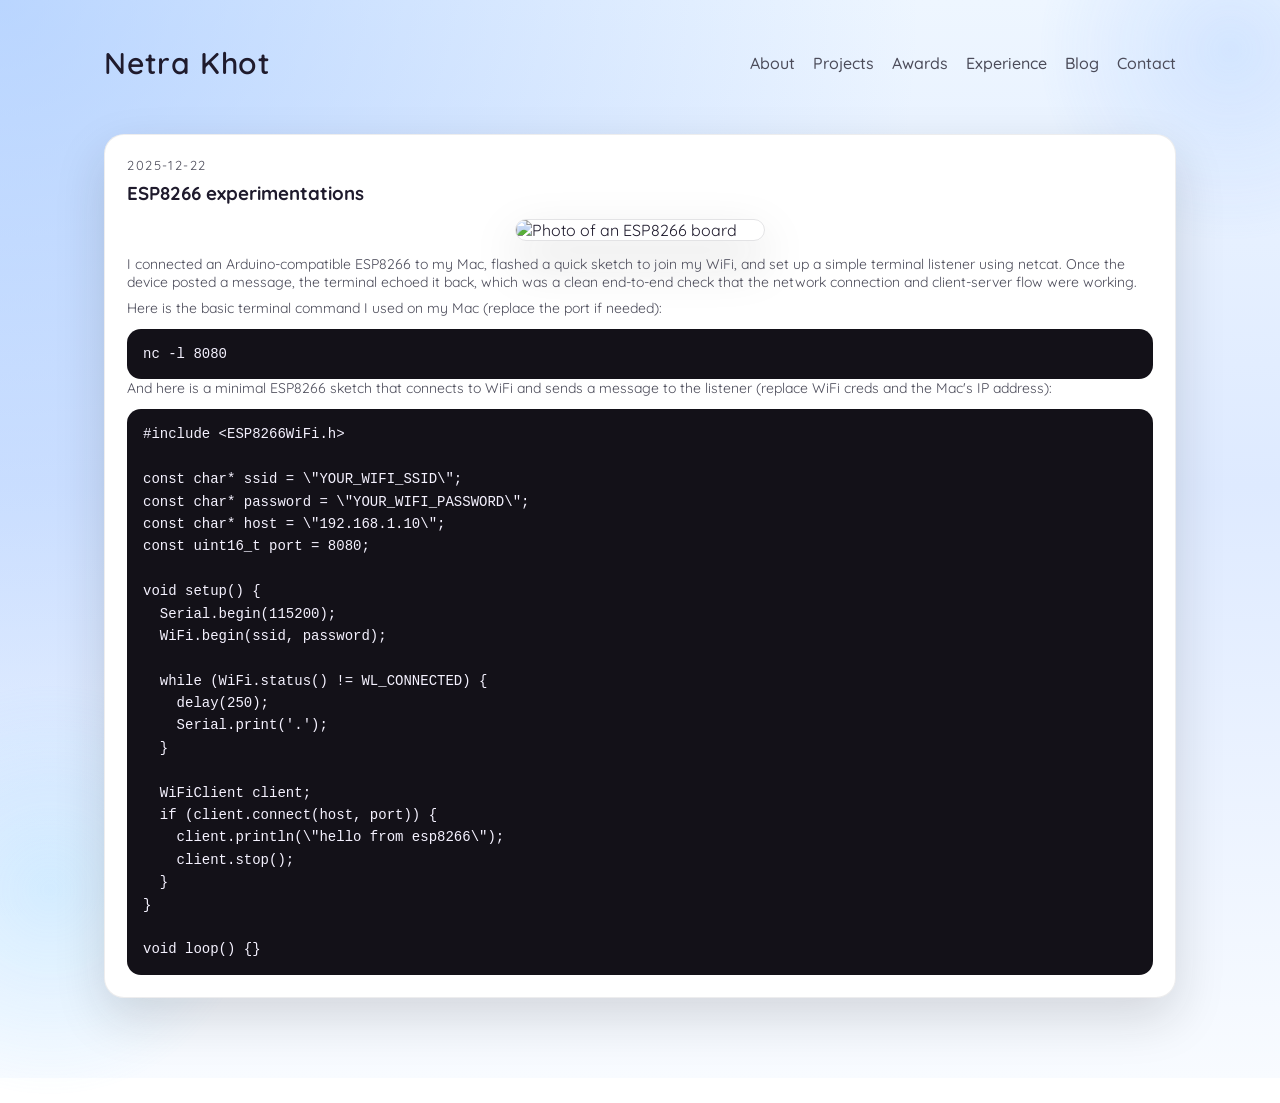
==== docs/blog.html @ fd07fc50 "Version 1" ====
<!DOCTYPE html>
<html lang="en">
<head>
  <meta charset="UTF-8">
  <meta name="viewport" content="width=device-width, initial-scale=1.0">
  <meta name="description" content="Netra Khot daily blog.">
  <title>Netra Khot | Daily Blog</title>
  <link rel="icon" type="image/svg+xml" href="data:image/svg+xml,%3Csvg xmlns='http://www.w3.org/2000/svg' width='16' height='16' viewBox='0 0 16 16'%3E%3Crect width='16' height='16' fill='%23000000'/%3E%3Ctext x='2' y='12' font-size='12' fill='%23ffffff'%3ENK%3C/text%3E%3C/svg%3E">
  <link rel="preconnect" href="https://fonts.googleapis.com">
  <link rel="preconnect" href="https://fonts.gstatic.com" crossorigin>
  <link href="https://fonts.googleapis.com/css2?family=Quicksand:wght@400;500;600&display=swap" rel="stylesheet">
  <link rel="stylesheet" href="css/styles.css">
</head>
<body>
  <div class="page">
    <nav class="top-nav">
      <div class="logo">Netra Khot</div>
      <div class="nav-links">
        <a href="index.html#about">About</a>
        <a href="index.html#projects">Projects</a>
        <a href="index.html#awards">Awards</a>
        <a href="index.html#experience">Experience</a>
        <a href="blog.html">Blog</a>
        <a href="index.html#contact">Contact</a>
      </div>
    </nav>

    <div class="blog-list">
      <article class="blog-card reveal" style="--delay: 0.1s;">
        <div>
          <p class="blog-date">2025-12-22</p>
          <h3>ESP8266 experimentations</h3>
          <img class="blog-image" src="https://support.envistiamall.com/wp-content/uploads/2020/12/wemos-d1-4-250.jpg" alt="Photo of an ESP8266 board">
          <p class="muted">I connected an Arduino-compatible ESP8266 to my Mac, flashed a quick sketch to join my WiFi, and set up a simple terminal listener using netcat. Once the device posted a message, the terminal echoed it back, which was a clean end-to-end check that the network connection and client-server flow were working.</p>
          <p class="muted">Here is the basic terminal command I used on my Mac (replace the port if needed):</p>
          <pre><code class="language-bash">nc -l 8080</code></pre>
          <p class="muted">And here is a minimal ESP8266 sketch that connects to WiFi and sends a message to the listener (replace WiFi creds and the Mac's IP address):</p>
          <pre><code class="language-cpp">#include &lt;ESP8266WiFi.h&gt;

const char* ssid = \"YOUR_WIFI_SSID\";
const char* password = \"YOUR_WIFI_PASSWORD\";
const char* host = \"192.168.1.10\";
const uint16_t port = 8080;

void setup() {
  Serial.begin(115200);
  WiFi.begin(ssid, password);

  while (WiFi.status() != WL_CONNECTED) {
    delay(250);
    Serial.print('.');
  }

  WiFiClient client;
  if (client.connect(host, port)) {
    client.println(\"hello from esp8266\");
    client.stop();
  }
}

void loop() {}
</code></pre>
        </div>
      </article>
    </div>
  </div>
</body>
</html>
---- docs/css/styles.css ----
:root {
  --cream: #f8f3ea;
  --peach: #f6cba0;
  --sky: #9bc4ff;
  --deep: #1f1b2d;
  --ink: #1a1a1a;
  --slate: #4c4c5a;
  --white: #ffffff;
  --shadow: 0 20px 50px rgba(26, 26, 26, 0.15);
}

* {
  box-sizing: border-box;
  margin: 0;
  padding: 0;
}

body {
  font-family: "Quicksand", "Trebuchet MS", sans-serif;
  background: radial-gradient(circle at top left, rgba(122, 174, 255, 0.45), transparent 55%),
    linear-gradient(180deg, #eef6ff 0%, #deeaff 45%, #f8fbff 100%);
  color: var(--deep);
  min-height: 100vh;
}

body::before,
body::after {
  content: "";
  position: fixed;
  width: 420px;
  height: 420px;
  border-radius: 50%;
  z-index: -1;
  filter: blur(0px);
  opacity: 0.3;
}

body::before {
  top: -160px;
  right: -160px;
  background: radial-gradient(circle, rgba(122, 174, 255, 0.7), transparent 65%);
}

body::after {
  bottom: -200px;
  left: -160px;
  background: radial-gradient(circle, rgba(112, 204, 255, 0.7), transparent 70%);
}

.page {
  max-width: 1120px;
  margin: 0 auto;
  padding: 32px 24px 80px;
}

.top-nav {
  display: flex;
  align-items: center;
  justify-content: space-between;
  margin-bottom: 40px;
  padding: 12px 0;
}

.logo {
  font-family: "Quicksand", "Trebuchet MS", sans-serif;
  font-size: 30px;
  font-weight: 600;
  letter-spacing: 0.8px;
}

.nav-links {
  display: flex;
  gap: 18px;
  flex-wrap: wrap;
}

.nav-links a {
  color: var(--slate);
  text-decoration: none;
  font-weight: 500;
  transition: color 0.2s ease;
}

.nav-links a:hover {
  color: var(--deep);
}

.hero {
  display: grid;
  grid-template-columns: minmax(0, 1.1fr) minmax(0, 0.9fr);
  gap: 32px;
  align-items: center;
  margin-bottom: 64px;
}

.hero-content h1 {
  font-family: "Quicksand", "Trebuchet MS", sans-serif;
  font-size: clamp(2.5rem, 4vw, 3.4rem);
  margin: 16px 0 12px;
  color: var(--deep);
}

.eyebrow {
  text-transform: uppercase;
  letter-spacing: 2px;
  font-size: 12px;
  color: var(--slate);
}

.subtitle {
  font-size: 18px;
  line-height: 1.6;
  color: var(--slate);
  margin-bottom: 24px;
}

.hero-actions {
  display: flex;
  gap: 12px;
  flex-wrap: wrap;
}

.button {
  display: inline-flex;
  align-items: center;
  justify-content: center;
  border-radius: 999px;
  padding: 12px 22px;
  text-decoration: none;
  font-weight: 600;
  border: 1px solid transparent;
  transition: transform 0.2s ease, box-shadow 0.2s ease;
}

.button.primary {
  background: var(--deep);
  color: var(--white);
  box-shadow: var(--shadow);
}

.button.ghost {
  border-color: rgba(31, 27, 45, 0.2);
  color: var(--deep);
  background: rgba(255, 255, 255, 0.6);
}

.button:hover {
  transform: translateY(-2px);
}

.hero-card {
  background: var(--white);
  border-radius: 28px;
  padding: 24px;
  box-shadow: var(--shadow);
  border: 1px solid rgba(31, 27, 45, 0.08);
}

.hero-card-title {
  font-weight: 600;
  margin-bottom: 16px;
  color: var(--slate);
}

.hero-card-grid {
  display: grid;
  grid-template-columns: repeat(2, minmax(0, 1fr));
  gap: 12px 20px;
}

.label {
  font-size: 12px;
  text-transform: uppercase;
  letter-spacing: 1.2px;
  color: var(--slate);
  margin-bottom: 6px;
}

.section {
  margin-bottom: 72px;
}

.section-header {
  margin-bottom: 24px;
}

.section-kicker {
  text-transform: uppercase;
  letter-spacing: 2px;
  font-size: 12px;
  color: var(--slate);
  margin-bottom: 6px;
}

.section-header h2 {
  font-family: "Quicksand", "Trebuchet MS", sans-serif;
  font-size: clamp(2rem, 3vw, 2.6rem);
}

.section-body {
  font-size: 18px;
  line-height: 1.7;
  color: var(--slate);
  max-width: 820px;
}

.grid-2 {
  display: grid;
  grid-template-columns: repeat(2, minmax(0, 1fr));
  gap: 24px;
}

.projects-grid {
  grid-template-columns: 1fr;
}

.media-card {
  background: var(--white);
  border-radius: 24px;
  padding: 18px;
  display: grid;
  grid-template-columns: 120px minmax(0, 1fr);
  gap: 18px;
  align-items: center;
  box-shadow: var(--shadow);
  border: 1px solid rgba(31, 27, 45, 0.08);
}

.media-card img {
  width: 120px;
  height: 120px;
  border-radius: 18px;
  object-fit: cover;
  border: 1px solid rgba(31, 27, 45, 0.1);
  background: #fdf9f3;
}

.media-card h3 {
  margin-bottom: 8px;
  font-size: 20px;
}

.media-card p {
  color: var(--slate);
  line-height: 1.5;
}

.tags {
  display: flex;
  flex-wrap: wrap;
  gap: 8px;
  margin-top: 12px;
}

.tag {
  padding: 6px 12px;
  border-radius: 999px;
  background: rgba(31, 27, 45, 0.08);
  font-size: 12px;
  font-weight: 600;
  color: var(--deep);
}

.experience-grid {
  display: grid;
  grid-template-columns: repeat(2, minmax(0, 1fr));
  gap: 24px;
}

.experience-card {
  background: var(--white);
  border-radius: 24px;
  padding: 20px;
  display: grid;
  grid-template-columns: 92px minmax(0, 1fr);
  gap: 16px;
  align-items: center;
  box-shadow: var(--shadow);
  border: 1px solid rgba(31, 27, 45, 0.08);
}

.experience-card img {
  width: 92px;
  height: 92px;
  border-radius: 20px;
  object-fit: cover;
  background: #fdf9f3;
  border: 1px solid rgba(31, 27, 45, 0.1);
}

.experience-card h3 {
  margin-bottom: 6px;
}

.muted {
  color: var(--slate);
  font-size: 14px;
  margin-bottom: 8px;
}

.contact {
  display: flex;
  justify-content: center;
}

.contact-card {
  background: var(--deep);
  color: var(--white);
  padding: 36px;
  border-radius: 28px;
  max-width: 760px;
  text-align: center;
  box-shadow: var(--shadow);
}

.contact-card p {
  color: rgba(255, 255, 255, 0.8);
  margin: 12px 0 20px;
}

.blog-hero {
  background: var(--white);
  border-radius: 28px;
  padding: 32px;
  box-shadow: var(--shadow);
  border: 1px solid rgba(31, 27, 45, 0.08);
  margin-bottom: 48px;
}

.blog-list {
  display: grid;
  gap: 20px;
}

.blog-card {
  background: var(--white);
  border-radius: 20px;
  padding: 22px;
  border: 1px solid rgba(31, 27, 45, 0.08);
  box-shadow: var(--shadow);
}

.blog-date {
  font-size: 13px;
  text-transform: uppercase;
  letter-spacing: 1.6px;
  color: var(--slate);
  margin-bottom: 8px;
}

.blog-card pre {
  background: #131118;
  color: #f5f2ff;
  border-radius: 14px;
  padding: 14px 16px;
  font-size: 14px;
  line-height: 1.6;
  overflow-x: auto;
  margin-top: 12px;
}

.blog-card code {
  font-family: "Courier New", Courier, monospace;
}

.blog-image {
  width: 250px;
  height: auto;
  border-radius: 18px;
  margin: 14px auto;
  border: 1px solid rgba(31, 27, 45, 0.12);
  box-shadow: var(--shadow);
  display: block;
}

.reveal {
  opacity: 0;
  transform: translateY(12px);
  animation: fadeUp 0.8s ease forwards;
  animation-delay: var(--delay, 0s);
}

@keyframes fadeUp {
  from {
    opacity: 0;
    transform: translateY(12px);
  }
  to {
    opacity: 1;
    transform: translateY(0);
  }
}

@media (max-width: 960px) {
  .hero {
    grid-template-columns: 1fr;
  }

  .grid-2,
  .experience-grid {
    grid-template-columns: 1fr;
  }
}

@media (max-width: 640px) {
  .top-nav {
    flex-direction: column;
    align-items: flex-start;
    gap: 12px;
  }

  .nav-links {
    gap: 12px;
  }

  .media-card,
  .experience-card {
    grid-template-columns: 1fr;
  }

  .media-card img,
  .experience-card img {
    width: 100%;
    height: 180px;
  }

  .hero-card-grid {
    grid-template-columns: 1fr;
  }
}
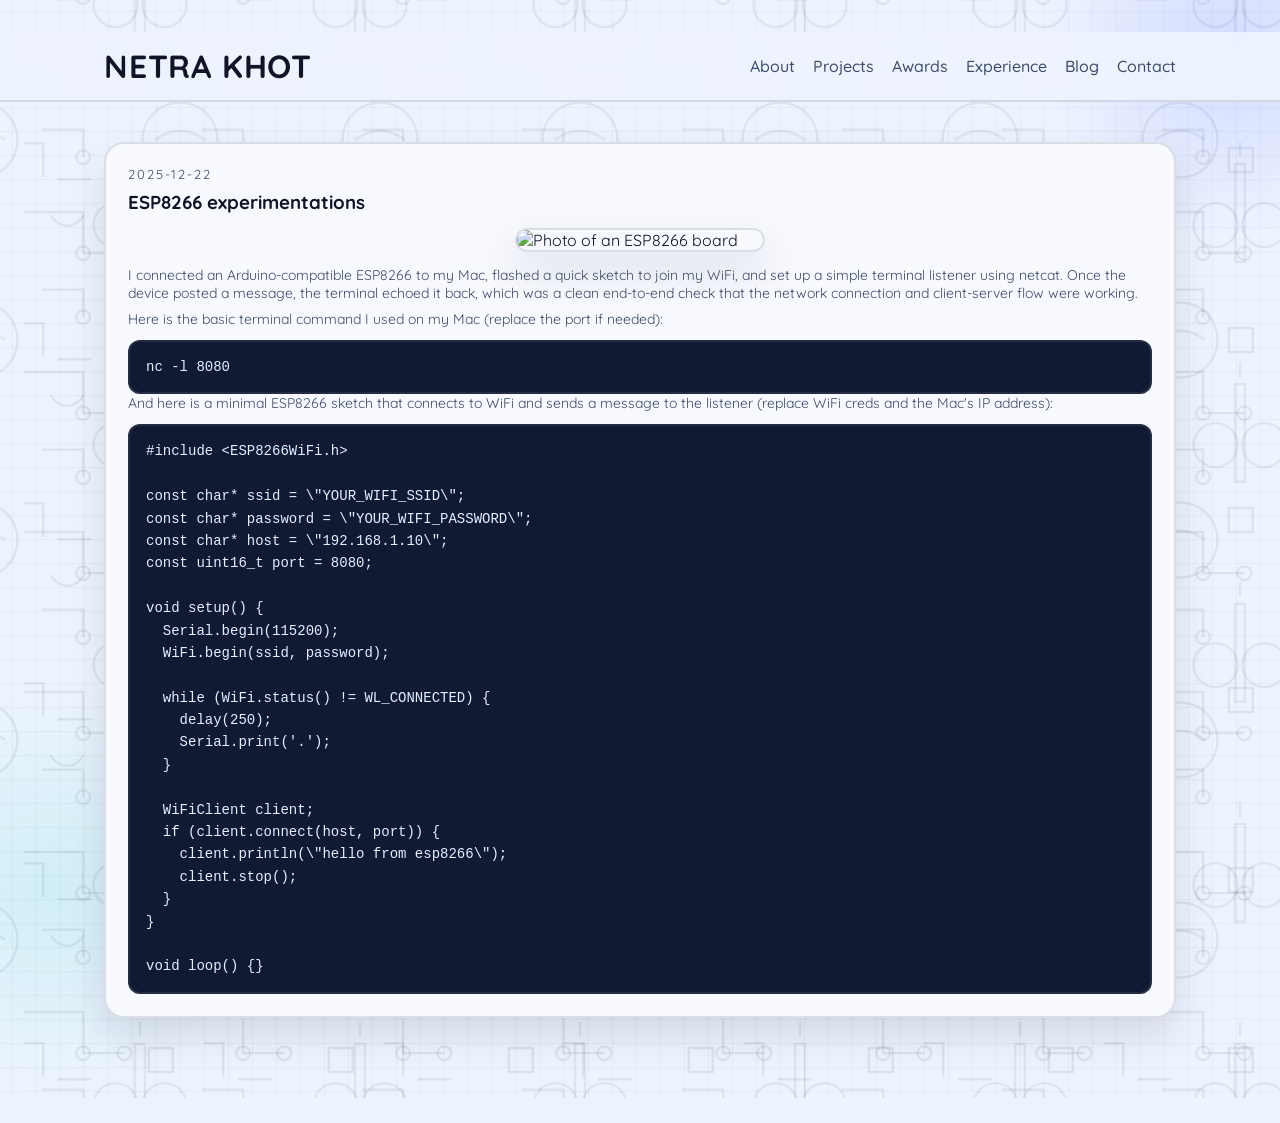
==== commit 860ea34f: "Version 2" ====
--- a/docs/blog.html
+++ b/docs/blog.html
@@ -14,14 +14,16 @@
 <body>
   <div class="page">
     <nav class="top-nav">
-      <div class="logo">Netra Khot</div>
-      <div class="nav-links">
-        <a href="index.html#about">About</a>
-        <a href="index.html#projects">Projects</a>
-        <a href="index.html#awards">Awards</a>
-        <a href="index.html#experience">Experience</a>
-        <a href="blog.html">Blog</a>
-        <a href="index.html#contact">Contact</a>
+      <div class="top-nav-inner">
+        <div class="logo"><a href="index.html">Netra Khot</a></div>
+        <div class="nav-links">
+          <a href="index.html#about">About</a>
+          <a href="index.html#projects">Projects</a>
+          <a href="index.html#awards">Awards</a>
+          <a href="index.html#experience">Experience</a>
+          <a href="blog.html">Blog</a>
+          <a href="index.html#contact">Contact</a>
+        </div>
       </div>
     </nav>
 
--- a/docs/css/styles.css
+++ b/docs/css/styles.css
@@ -1,12 +1,15 @@
 :root {
-  --cream: #f8f3ea;
-  --peach: #f6cba0;
-  --sky: #9bc4ff;
-  --deep: #1f1b2d;
-  --ink: #1a1a1a;
-  --slate: #4c4c5a;
+  --bg: #eef4ff;
+  --panel: #f7f9ff;
+  --accent: #3d5afe;
+  --accent-strong: #1a2b6b;
+  --accent-soft: #b1c6ff;
+  --signal: #2dd4bf;
+  --ink: #101426;
+  --slate: #3f4c6b;
   --white: #ffffff;
-  --shadow: 0 20px 50px rgba(26, 26, 26, 0.15);
+  --shadow: 0 18px 40px rgba(16, 20, 38, 0.12);
+  --line: rgba(16, 20, 38, 0.12);
 }
 
 * {
@@ -17,9 +20,17 @@
 
 body {
   font-family: "Quicksand", "Trebuchet MS", sans-serif;
-  background: radial-gradient(circle at top left, rgba(122, 174, 255, 0.45), transparent 55%),
-    linear-gradient(180deg, #eef6ff 0%, #deeaff 45%, #f8fbff 100%);
-  color: var(--deep);
+  background-color: var(--bg);
+  background-image:
+    url("data:image/svg+xml,%3Csvg xmlns='http://www.w3.org/2000/svg' width='140' height='140' viewBox='0 0 140 140' fill='none' stroke='%23101426' stroke-opacity='0.08' stroke-width='2'%3E%3Cpath d='M12 28h52v36h36'/%3E%3Cpath d='M28 96h36v24'/%3E%3Ccircle cx='64' cy='64' r='6'/%3E%3Ccircle cx='100' cy='64' r='6'/%3E%3Ccircle cx='64' cy='120' r='6'/%3E%3C/svg%3E"),
+    url("data:image/svg+xml,%3Csvg xmlns='http://www.w3.org/2000/svg' width='160' height='160' viewBox='0 0 160 160' fill='none' stroke='%23101426' stroke-opacity='0.07' stroke-width='2'%3E%3Ccircle cx='80' cy='80' r='30'/%3E%3Cpath d='M60 80c12-10 28-10 40 0'/%3E%3C/svg%3E"),
+    url("data:image/svg+xml,%3Csvg xmlns='http://www.w3.org/2000/svg' width='180' height='180' viewBox='0 0 180 180' fill='none' stroke='%23101426' stroke-opacity='0.07' stroke-width='2'%3E%3Ccircle cx='70' cy='86' r='18'/%3E%3Ccircle cx='110' cy='86' r='18'/%3E%3Crect x='86' y='36' width='8' height='80'/%3E%3Cpath d='M90 30v-12'/%3E%3C/svg%3E"),
+    url("data:image/svg+xml,%3Csvg xmlns='http://www.w3.org/2000/svg' width='150' height='150' viewBox='0 0 150 150' fill='none' stroke='%23101426' stroke-opacity='0.08' stroke-width='2'%3E%3Cpath d='M24 40h20v20H24z'/%3E%3Cpath d='M70 36h16v28'/%3E%3Cpath d='M98 66h28'/%3E%3Cpath d='M92 96c8 12 20 12 28 0'/%3E%3C/svg%3E"),
+    linear-gradient(0deg, transparent 24%, rgba(16, 20, 38, 0.04) 25%, rgba(16, 20, 38, 0.04) 26%, transparent 27%, transparent 74%, rgba(16, 20, 38, 0.04) 75%, rgba(16, 20, 38, 0.04) 76%, transparent 77%, transparent),
+    linear-gradient(90deg, transparent 24%, rgba(16, 20, 38, 0.04) 25%, rgba(16, 20, 38, 0.04) 26%, transparent 27%, transparent 74%, rgba(16, 20, 38, 0.04) 75%, rgba(16, 20, 38, 0.04) 76%, transparent 77%, transparent);
+  background-size: 160px 160px, 200px 200px, 220px 220px, 180px 180px, 48px 48px, 48px 48px;
+  background-position: 10px 20px, 80px 40px, 30px 120px, 120px 100px, 0 0, 0 0;
+  color: var(--ink);
   min-height: 100vh;
 }
 
@@ -29,7 +40,7 @@
   position: fixed;
   width: 420px;
   height: 420px;
-  border-radius: 50%;
+  border-radius: 24%;
   z-index: -1;
   filter: blur(0px);
   opacity: 0.3;
@@ -38,13 +49,13 @@
 body::before {
   top: -160px;
   right: -160px;
-  background: radial-gradient(circle, rgba(122, 174, 255, 0.7), transparent 65%);
+  background: radial-gradient(circle, rgba(61, 90, 254, 0.5), transparent 65%);
 }
 
 body::after {
   bottom: -200px;
   left: -160px;
-  background: radial-gradient(circle, rgba(112, 204, 255, 0.7), transparent 70%);
+  background: radial-gradient(circle, rgba(45, 212, 191, 0.5), transparent 70%);
 }
 
 .page {
@@ -54,18 +65,38 @@
 }
 
 .top-nav {
+  margin-bottom: 40px;
+  padding: 0;
+  position: sticky;
+  top: 0;
+  z-index: 10;
+  background: rgba(238, 244, 255, 0.92);
+  backdrop-filter: blur(8px);
+  border-bottom: 2px solid var(--line);
+  width: 100vw;
+  margin-left: calc(50% - 50vw);
+}
+
+.top-nav-inner {
   display: flex;
   align-items: center;
   justify-content: space-between;
-  margin-bottom: 40px;
-  padding: 12px 0;
+  max-width: 1120px;
+  margin: 0 auto;
+  padding: 14px 24px;
 }
 
 .logo {
   font-family: "Quicksand", "Trebuchet MS", sans-serif;
-  font-size: 30px;
-  font-weight: 600;
+  font-size: 32px;
+  font-weight: 700;
   letter-spacing: 0.8px;
+  text-transform: uppercase;
+}
+
+.logo a {
+  color: var(--ink);
+  text-decoration: none;
 }
 
 .nav-links {
@@ -82,7 +113,7 @@
 }
 
 .nav-links a:hover {
-  color: var(--deep);
+  color: var(--ink);
 }
 
 .hero {
@@ -95,15 +126,17 @@
 
 .hero-content h1 {
   font-family: "Quicksand", "Trebuchet MS", sans-serif;
-  font-size: clamp(2.5rem, 4vw, 3.4rem);
-  margin: 16px 0 12px;
-  color: var(--deep);
+  font-size: clamp(2.6rem, 4.5vw, 3.8rem);
+  margin: 16px 0 16px;
+  color: var(--ink);
+  text-transform: uppercase;
+  letter-spacing: 1px;
 }
 
 .eyebrow {
   text-transform: uppercase;
-  letter-spacing: 2px;
-  font-size: 12px;
+  letter-spacing: 3px;
+  font-size: 11px;
   color: var(--slate);
 }
 
@@ -124,8 +157,8 @@
   display: inline-flex;
   align-items: center;
   justify-content: center;
-  border-radius: 999px;
-  padding: 12px 22px;
+  border-radius: 12px;
+  padding: 12px 24px;
   text-decoration: none;
   font-weight: 600;
   border: 1px solid transparent;
@@ -133,15 +166,16 @@
 }
 
 .button.primary {
-  background: var(--deep);
+  background: var(--accent);
   color: var(--white);
   box-shadow: var(--shadow);
+  border: 2px solid var(--accent-strong);
 }
 
 .button.ghost {
-  border-color: rgba(31, 27, 45, 0.2);
-  color: var(--deep);
-  background: rgba(255, 255, 255, 0.6);
+  border-color: var(--line);
+  color: var(--ink);
+  background: var(--panel);
 }
 
 .button:hover {
@@ -149,17 +183,20 @@
 }
 
 .hero-card {
-  background: var(--white);
-  border-radius: 28px;
+  background: var(--panel);
+  border-radius: 20px;
   padding: 24px;
   box-shadow: var(--shadow);
-  border: 1px solid rgba(31, 27, 45, 0.08);
+  border: 2px solid var(--line);
 }
 
 .hero-card-title {
   font-weight: 600;
   margin-bottom: 16px;
   color: var(--slate);
+  text-transform: uppercase;
+  letter-spacing: 1.6px;
+  font-size: 12px;
 }
 
 .hero-card-grid {
@@ -169,9 +206,9 @@
 }
 
 .label {
-  font-size: 12px;
-  text-transform: uppercase;
-  letter-spacing: 1.2px;
+  font-size: 11px;
+  text-transform: uppercase;
+  letter-spacing: 1.8px;
   color: var(--slate);
   margin-bottom: 6px;
 }
@@ -194,7 +231,9 @@
 
 .section-header h2 {
   font-family: "Quicksand", "Trebuchet MS", sans-serif;
-  font-size: clamp(2rem, 3vw, 2.6rem);
+  font-size: clamp(2rem, 3.2vw, 2.7rem);
+  text-transform: uppercase;
+  letter-spacing: 1px;
 }
 
 .section-body {
@@ -215,24 +254,24 @@
 }
 
 .media-card {
-  background: var(--white);
-  border-radius: 24px;
+  background: var(--panel);
+  border-radius: 20px;
   padding: 18px;
   display: grid;
   grid-template-columns: 120px minmax(0, 1fr);
   gap: 18px;
   align-items: center;
   box-shadow: var(--shadow);
-  border: 1px solid rgba(31, 27, 45, 0.08);
+  border: 2px solid var(--line);
 }
 
 .media-card img {
   width: 120px;
   height: 120px;
-  border-radius: 18px;
+  border-radius: 12px;
   object-fit: cover;
-  border: 1px solid rgba(31, 27, 45, 0.1);
-  background: #fdf9f3;
+  border: 2px solid var(--line);
+  background: #eff4ff;
 }
 
 .media-card h3 {
@@ -254,11 +293,13 @@
 
 .tag {
   padding: 6px 12px;
-  border-radius: 999px;
-  background: rgba(31, 27, 45, 0.08);
-  font-size: 12px;
+  border-radius: 10px;
+  background: rgba(61, 90, 254, 0.12);
+  font-size: 11px;
   font-weight: 600;
-  color: var(--deep);
+  color: var(--accent-strong);
+  text-transform: uppercase;
+  letter-spacing: 1.2px;
 }
 
 .experience-grid {
@@ -268,24 +309,24 @@
 }
 
 .experience-card {
-  background: var(--white);
-  border-radius: 24px;
+  background: var(--panel);
+  border-radius: 20px;
   padding: 20px;
   display: grid;
   grid-template-columns: 92px minmax(0, 1fr);
   gap: 16px;
   align-items: center;
   box-shadow: var(--shadow);
-  border: 1px solid rgba(31, 27, 45, 0.08);
+  border: 2px solid var(--line);
 }
 
 .experience-card img {
   width: 92px;
   height: 92px;
-  border-radius: 20px;
+  border-radius: 14px;
   object-fit: cover;
-  background: #fdf9f3;
-  border: 1px solid rgba(31, 27, 45, 0.1);
+  background: #eff4ff;
+  border: 2px solid var(--line);
 }
 
 .experience-card h3 {
@@ -304,13 +345,14 @@
 }
 
 .contact-card {
-  background: var(--deep);
+  background: var(--accent-strong);
   color: var(--white);
   padding: 36px;
-  border-radius: 28px;
+  border-radius: 22px;
   max-width: 760px;
   text-align: center;
   box-shadow: var(--shadow);
+  border: 2px solid rgba(255, 255, 255, 0.2);
 }
 
 .contact-card p {
@@ -319,11 +361,11 @@
 }
 
 .blog-hero {
-  background: var(--white);
-  border-radius: 28px;
+  background: var(--panel);
+  border-radius: 20px;
   padding: 32px;
   box-shadow: var(--shadow);
-  border: 1px solid rgba(31, 27, 45, 0.08);
+  border: 2px solid var(--line);
   margin-bottom: 48px;
 }
 
@@ -333,30 +375,31 @@
 }
 
 .blog-card {
-  background: var(--white);
+  background: var(--panel);
   border-radius: 20px;
   padding: 22px;
-  border: 1px solid rgba(31, 27, 45, 0.08);
+  border: 2px solid var(--line);
   box-shadow: var(--shadow);
 }
 
 .blog-date {
   font-size: 13px;
   text-transform: uppercase;
-  letter-spacing: 1.6px;
+  letter-spacing: 2px;
   color: var(--slate);
   margin-bottom: 8px;
 }
 
 .blog-card pre {
-  background: #131118;
-  color: #f5f2ff;
-  border-radius: 14px;
+  background: #111a33;
+  color: #e6efff;
+  border-radius: 12px;
   padding: 14px 16px;
   font-size: 14px;
   line-height: 1.6;
   overflow-x: auto;
   margin-top: 12px;
+  border: 2px solid rgba(255, 255, 255, 0.08);
 }
 
 .blog-card code {
@@ -366,9 +409,9 @@
 .blog-image {
   width: 250px;
   height: auto;
-  border-radius: 18px;
+  border-radius: 12px;
   margin: 14px auto;
-  border: 1px solid rgba(31, 27, 45, 0.12);
+  border: 2px solid var(--line);
   box-shadow: var(--shadow);
   display: block;
 }
@@ -403,7 +446,7 @@
 }
 
 @media (max-width: 640px) {
-  .top-nav {
+  .top-nav-inner {
     flex-direction: column;
     align-items: flex-start;
     gap: 12px;
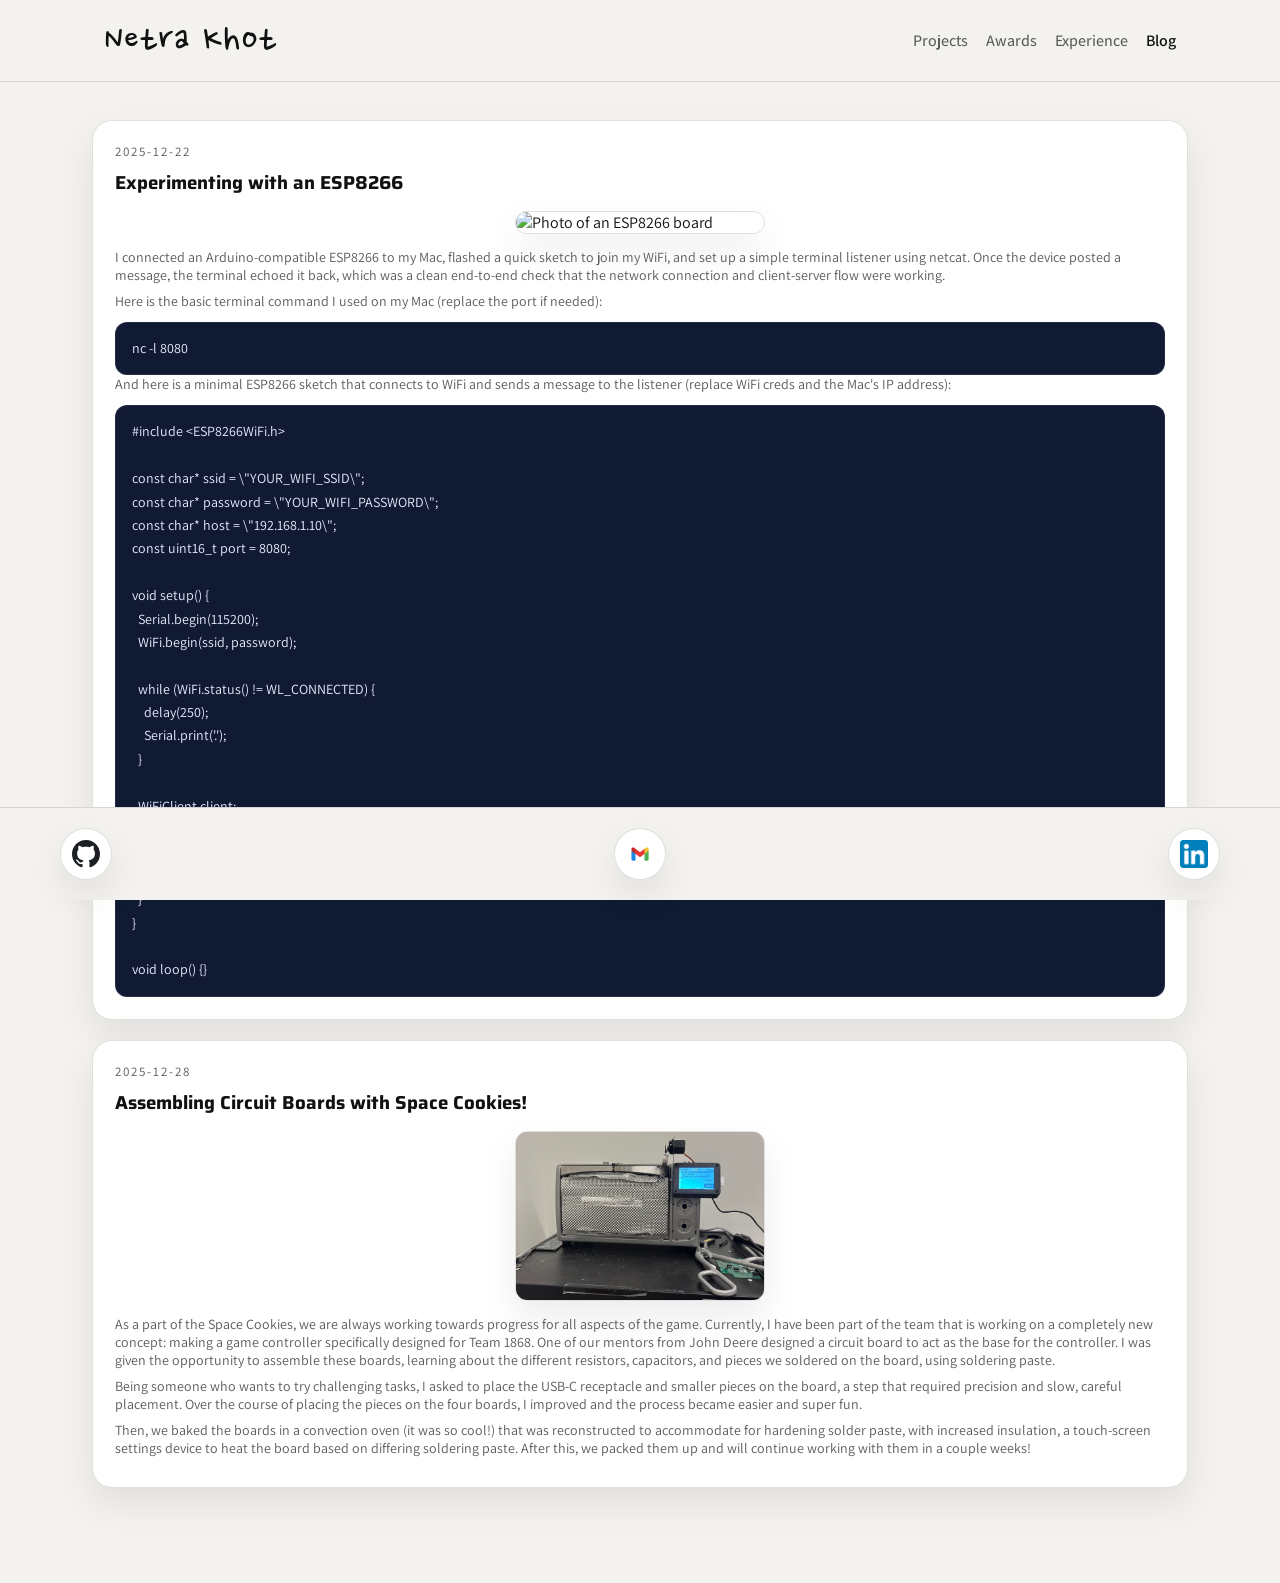
==== commit 7f9edf5c: "First update to site using codex" ====
--- a/docs/blog.html
+++ b/docs/blog.html
@@ -5,10 +5,10 @@
   <meta name="viewport" content="width=device-width, initial-scale=1.0">
   <meta name="description" content="Netra Khot daily blog.">
   <title>Netra Khot | Daily Blog</title>
-  <link rel="icon" type="image/svg+xml" href="data:image/svg+xml,%3Csvg xmlns='http://www.w3.org/2000/svg' width='16' height='16' viewBox='0 0 16 16'%3E%3Crect width='16' height='16' fill='%23000000'/%3E%3Ctext x='2' y='12' font-size='12' fill='%23ffffff'%3ENK%3C/text%3E%3C/svg%3E">
+  <link rel="icon" type="image/svg+xml" href="data:image/svg+xml,%3Csvg xmlns='http://www.w3.org/2000/svg' width='16' height='16' viewBox='0 0 16 16'%3E%3Crect width='16' height='16' fill='%23000000'/%3E%3Ctext x='3' y='11' font-size='9' fill='%23ffffff'%3Enk%3C/text%3E%3C/svg%3E">
   <link rel="preconnect" href="https://fonts.googleapis.com">
   <link rel="preconnect" href="https://fonts.gstatic.com" crossorigin>
-  <link href="https://fonts.googleapis.com/css2?family=Quicksand:wght@400;500;600&display=swap" rel="stylesheet">
+  <link href="https://fonts.googleapis.com/css2?family=Assistant:wght@400;500;600;700&family=Nanum+Pen+Script&family=Saira:wght@400;500;600;700&family=Zilla+Slab:wght@400;600&display=swap" rel="stylesheet">
   <link rel="stylesheet" href="css/styles.css">
 </head>
 <body>
@@ -17,12 +17,10 @@
       <div class="top-nav-inner">
         <div class="logo"><a href="index.html">Netra Khot</a></div>
         <div class="nav-links">
-          <a href="index.html#about">About</a>
-          <a href="index.html#projects">Projects</a>
-          <a href="index.html#awards">Awards</a>
-          <a href="index.html#experience">Experience</a>
-          <a href="blog.html">Blog</a>
-          <a href="index.html#contact">Contact</a>
+          <a href="projects.html">Projects</a>
+          <a href="awards.html">Awards</a>
+          <a href="experience.html">Experience</a>
+          <span class="nav-current" aria-current="page">Blog</span>
         </div>
       </div>
     </nav>
@@ -31,7 +29,7 @@
       <article class="blog-card reveal" style="--delay: 0.1s;">
         <div>
           <p class="blog-date">2025-12-22</p>
-          <h3>ESP8266 experimentations</h3>
+          <h3>Experimenting with an ESP8266</h3>
           <img class="blog-image" src="https://support.envistiamall.com/wp-content/uploads/2020/12/wemos-d1-4-250.jpg" alt="Photo of an ESP8266 board">
           <p class="muted">I connected an Arduino-compatible ESP8266 to my Mac, flashed a quick sketch to join my WiFi, and set up a simple terminal listener using netcat. Once the device posted a message, the terminal echoed it back, which was a clean end-to-end check that the network connection and client-server flow were working.</p>
           <p class="muted">Here is the basic terminal command I used on my Mac (replace the port if needed):</p>
@@ -64,7 +62,30 @@
 </code></pre>
         </div>
       </article>
+      <article class="blog-card reveal" style="--delay: 0.2s;">
+        <div>
+          <p class="blog-date">2025-12-28</p>
+          <h3>Assembling Circuit Boards with Space Cookies!</h3>
+          <img class="blog-image" src="images/entry2.jpg" alt="Photo of Team 1868 controller board assembly">
+          <p class="muted">As a part of the Space Cookies, we are always working towards progress for all aspects of the game. Currently, I have been part of the team that is working on a completely new concept: making a game controller specifically designed for Team 1868. One of our mentors from John Deere designed a circuit board to act as the base for the controller. I was given the opportunity to assemble these boards, learning about the different resistors, capacitors, and pieces we soldered on the board, using soldering paste.</p>
+          <p class="muted">Being someone who wants to try challenging tasks, I asked to place the USB-C receptacle and smaller pieces on the board, a step that required precision and slow, careful placement. Over the course of placing the pieces on the four boards, I improved and the process became easier and super fun.</p>
+          <p class="muted">Then, we baked the boards in a convection oven (it was so cool!) that was reconstructed to accommodate for hardening solder paste, with increased insulation, a touch-screen settings device to heat the board based on differing soldering paste. After this, we packed them up and will continue working with them in a couple weeks!</p>
+        </div>
+      </article>
     </div>
+    <section id="contact" class="section contact">
+      <div class="contact-icons" aria-label="Social links">
+        <a class="contact-icon" href="https://github.com/moonleaf1" aria-label="GitHub" target="_blank" rel="noopener">
+          <img src="images/icon-github.svg" alt="" loading="lazy">
+        </a>
+        <a class="contact-icon" href="https://mail.google.com/mail/?view=cm&fs=1&to=netraaqua@gmail.com" aria-label="Email" target="_blank" rel="noopener">
+          <img class="icon-gmail" src="images/icon-gmail.png" alt="" loading="lazy">
+        </a>
+        <a class="contact-icon" href="https://www.linkedin.com" aria-label="LinkedIn" target="_blank" rel="noopener">
+          <img src="images/icon-linkedin.png" alt="" loading="lazy">
+        </a>
+      </div>
+    </section>
   </div>
 </body>
 </html>
--- a/docs/css/styles.css
+++ b/docs/css/styles.css
@@ -1,15 +1,15 @@
 :root {
-  --bg: #eef4ff;
-  --panel: #f7f9ff;
-  --accent: #3d5afe;
-  --accent-strong: #1a2b6b;
-  --accent-soft: #b1c6ff;
-  --signal: #2dd4bf;
-  --ink: #101426;
-  --slate: #3f4c6b;
+  --bg: #f4f2ef;
+  --panel: #ffffff;
+  --accent: #111111;
+  --accent-strong: #111111;
+  --accent-soft: #dcd7d0;
+  --signal: #111111;
+  --ink: #111111;
+  --slate: #5a5a5a;
   --white: #ffffff;
-  --shadow: 0 18px 40px rgba(16, 20, 38, 0.12);
-  --line: rgba(16, 20, 38, 0.12);
+  --shadow: 0 16px 36px rgba(0, 0, 0, 0.08);
+  --line: rgba(0, 0, 0, 0.12);
 }
 
 * {
@@ -19,62 +19,46 @@
 }
 
 body {
-  font-family: "Quicksand", "Trebuchet MS", sans-serif;
+  font-family: "Assistant", "Trebuchet MS", sans-serif;
   background-color: var(--bg);
-  background-image:
-    url("data:image/svg+xml,%3Csvg xmlns='http://www.w3.org/2000/svg' width='140' height='140' viewBox='0 0 140 140' fill='none' stroke='%23101426' stroke-opacity='0.08' stroke-width='2'%3E%3Cpath d='M12 28h52v36h36'/%3E%3Cpath d='M28 96h36v24'/%3E%3Ccircle cx='64' cy='64' r='6'/%3E%3Ccircle cx='100' cy='64' r='6'/%3E%3Ccircle cx='64' cy='120' r='6'/%3E%3C/svg%3E"),
-    url("data:image/svg+xml,%3Csvg xmlns='http://www.w3.org/2000/svg' width='160' height='160' viewBox='0 0 160 160' fill='none' stroke='%23101426' stroke-opacity='0.07' stroke-width='2'%3E%3Ccircle cx='80' cy='80' r='30'/%3E%3Cpath d='M60 80c12-10 28-10 40 0'/%3E%3C/svg%3E"),
-    url("data:image/svg+xml,%3Csvg xmlns='http://www.w3.org/2000/svg' width='180' height='180' viewBox='0 0 180 180' fill='none' stroke='%23101426' stroke-opacity='0.07' stroke-width='2'%3E%3Ccircle cx='70' cy='86' r='18'/%3E%3Ccircle cx='110' cy='86' r='18'/%3E%3Crect x='86' y='36' width='8' height='80'/%3E%3Cpath d='M90 30v-12'/%3E%3C/svg%3E"),
-    url("data:image/svg+xml,%3Csvg xmlns='http://www.w3.org/2000/svg' width='150' height='150' viewBox='0 0 150 150' fill='none' stroke='%23101426' stroke-opacity='0.08' stroke-width='2'%3E%3Cpath d='M24 40h20v20H24z'/%3E%3Cpath d='M70 36h16v28'/%3E%3Cpath d='M98 66h28'/%3E%3Cpath d='M92 96c8 12 20 12 28 0'/%3E%3C/svg%3E"),
-    linear-gradient(0deg, transparent 24%, rgba(16, 20, 38, 0.04) 25%, rgba(16, 20, 38, 0.04) 26%, transparent 27%, transparent 74%, rgba(16, 20, 38, 0.04) 75%, rgba(16, 20, 38, 0.04) 76%, transparent 77%, transparent),
-    linear-gradient(90deg, transparent 24%, rgba(16, 20, 38, 0.04) 25%, rgba(16, 20, 38, 0.04) 26%, transparent 27%, transparent 74%, rgba(16, 20, 38, 0.04) 75%, rgba(16, 20, 38, 0.04) 76%, transparent 77%, transparent);
-  background-size: 160px 160px, 200px 200px, 220px 220px, 180px 180px, 48px 48px, 48px 48px;
-  background-position: 10px 20px, 80px 40px, 30px 120px, 120px 100px, 0 0, 0 0;
+  background-image: none;
   color: var(--ink);
   min-height: 100vh;
 }
 
+h1,
+h2,
+h3,
+h4,
+h5,
+h6 {
+  font-family: "Saira", "Trebuchet MS", sans-serif;
+}
+
 body::before,
 body::after {
-  content: "";
+  content: none;
+}
+
+.page {
+  max-width: 1160px;
+  margin: 0 auto;
+  padding: 120px 32px 120px;
+}
+
+
+.top-nav {
+  margin-bottom: 48px;
+  padding: 0;
   position: fixed;
-  width: 420px;
-  height: 420px;
-  border-radius: 24%;
-  z-index: -1;
-  filter: blur(0px);
-  opacity: 0.3;
-}
-
-body::before {
-  top: -160px;
-  right: -160px;
-  background: radial-gradient(circle, rgba(61, 90, 254, 0.5), transparent 65%);
-}
-
-body::after {
-  bottom: -200px;
-  left: -160px;
-  background: radial-gradient(circle, rgba(45, 212, 191, 0.5), transparent 70%);
-}
-
-.page {
-  max-width: 1120px;
-  margin: 0 auto;
-  padding: 32px 24px 80px;
-}
-
-.top-nav {
-  margin-bottom: 40px;
-  padding: 0;
-  position: sticky;
   top: 0;
+  left: 0;
+  right: 0;
+  background: var(--bg);
+  border-bottom: 1px solid var(--line);
+  width: 100%;
+  margin-left: 0;
   z-index: 10;
-  background: rgba(238, 244, 255, 0.92);
-  backdrop-filter: blur(8px);
-  border-bottom: 2px solid var(--line);
-  width: 100vw;
-  margin-left: calc(50% - 50vw);
 }
 
 .top-nav-inner {
@@ -87,11 +71,10 @@
 }
 
 .logo {
-  font-family: "Quicksand", "Trebuchet MS", sans-serif;
-  font-size: 32px;
-  font-weight: 700;
-  letter-spacing: 0.8px;
-  text-transform: uppercase;
+  font-family: "Nanum Pen Script", "Saira", "Trebuchet MS", sans-serif;
+  font-size: 42px;
+  font-weight: 400;
+  letter-spacing: 1px;
 }
 
 .logo a {
@@ -116,40 +99,43 @@
   color: var(--ink);
 }
 
+.nav-current {
+  color: var(--ink);
+  font-weight: 600;
+  user-select: none;
+}
+
 .hero {
   display: grid;
-  grid-template-columns: minmax(0, 1.1fr) minmax(0, 0.9fr);
-  gap: 32px;
-  align-items: center;
-  margin-bottom: 64px;
+  grid-template-columns: minmax(0, 0.9fr) minmax(0, 1.1fr);
+  gap: 64px;
+  align-items: center;
+  margin: 40px 0 80px;
+}
+
+.hero-content {
+  max-width: 520px;
 }
 
 .hero-content h1 {
-  font-family: "Quicksand", "Trebuchet MS", sans-serif;
-  font-size: clamp(2.6rem, 4.5vw, 3.8rem);
-  margin: 16px 0 16px;
+  font-family: "Nanum Pen Script", "Saira", "Trebuchet MS", sans-serif;
+  font-size: clamp(3.2rem, 6vw, 4.6rem);
+  margin: 0 0 12px;
   color: var(--ink);
-  text-transform: uppercase;
-  letter-spacing: 1px;
-}
-
-.eyebrow {
-  text-transform: uppercase;
-  letter-spacing: 3px;
-  font-size: 11px;
-  color: var(--slate);
-}
-
-.subtitle {
-  font-size: 18px;
-  line-height: 1.6;
-  color: var(--slate);
-  margin-bottom: 24px;
+  text-align: left;
+  font-weight: 400;
+}
+
+.hero-kicker {
+  letter-spacing: 2px;
+  font-size: 12px;
+  color: var(--slate);
+  margin-bottom: 12px;
 }
 
 .hero-actions {
   display: flex;
-  gap: 12px;
+  gap: 16px;
   flex-wrap: wrap;
 }
 
@@ -157,29 +143,61 @@
   display: inline-flex;
   align-items: center;
   justify-content: center;
-  border-radius: 12px;
-  padding: 12px 24px;
+  border-radius: 999px;
+  font-weight: 600;
   text-decoration: none;
-  font-weight: 600;
-  border: 1px solid transparent;
+  border: 2px solid transparent;
   transition: transform 0.2s ease, box-shadow 0.2s ease;
-}
-
-.button.primary {
-  background: var(--accent);
-  color: var(--white);
-  box-shadow: var(--shadow);
-  border: 2px solid var(--accent-strong);
-}
-
-.button.ghost {
-  border-color: var(--line);
-  color: var(--ink);
-  background: var(--panel);
+  width: 120px;
+  height: 120px;
+  text-transform: uppercase;
+  letter-spacing: 0.6px;
+  font-size: 14px;
+}
+
+.button.resume {
+  background: #d8a23a;
+  color: #111111;
+  box-shadow: 0 12px 20px rgba(0, 0, 0, 0.12);
+}
+
+.button.projects {
+  background: #e15a3a;
+  color: #111111;
+  box-shadow: 0 12px 20px rgba(0, 0, 0, 0.12);
+}
+
+.button.contact {
+  background: #9bd2d4;
+  color: #111111;
+  box-shadow: 0 12px 20px rgba(0, 0, 0, 0.12);
+}
+
+.button.blog {
+  background: #b8c07a;
+  color: #111111;
+  box-shadow: 0 12px 20px rgba(0, 0, 0, 0.12);
 }
 
 .button:hover {
   transform: translateY(-2px);
+}
+
+.hero-body {
+  font-size: 16px;
+  line-height: 1.8;
+  color: var(--slate);
+  margin-bottom: 24px;
+}
+
+.hero-photo {
+  width: clamp(216px, 28.8vw, 324px);
+  height: clamp(216px, 28.8vw, 324px);
+  border-radius: 50%;
+  object-fit: cover;
+  object-position: center;
+  border: none;
+  transform: translateX(25%);
 }
 
 .hero-card {
@@ -187,7 +205,7 @@
   border-radius: 20px;
   padding: 24px;
   box-shadow: var(--shadow);
-  border: 2px solid var(--line);
+  border: 1px solid var(--line);
 }
 
 .hero-card-title {
@@ -222,7 +240,6 @@
 }
 
 .section-kicker {
-  text-transform: uppercase;
   letter-spacing: 2px;
   font-size: 12px;
   color: var(--slate);
@@ -230,10 +247,43 @@
 }
 
 .section-header h2 {
-  font-family: "Quicksand", "Trebuchet MS", sans-serif;
-  font-size: clamp(2rem, 3.2vw, 2.7rem);
-  text-transform: uppercase;
+  font-family: "Saira", "Trebuchet MS", sans-serif;
+  font-size: clamp(2rem, 3vw, 2.6rem);
   letter-spacing: 1px;
+  font-weight: 400;
+}
+
+#projects .section-header h2,
+#awards .section-header h2,
+#experience .section-header h2 {
+  font-family: "Zilla Slab", "Saira", "Trebuchet MS", sans-serif;
+}
+
+#about .section-header h2 {
+  font-family: "Zilla Slab", "Saira", "Trebuchet MS", sans-serif;
+}
+
+.inline-button {
+  display: inline-flex;
+  align-items: center;
+  justify-content: center;
+  padding: 4px 14px;
+  margin-left: 8px;
+  border-radius: 999px;
+  background: rgb(118, 179, 102);
+  color: #111111;
+  text-decoration: none;
+  font-size: 0.85em;
+  letter-spacing: 0.6px;
+  box-shadow: 0 8px 16px rgba(0, 0, 0, 0.18);
+  text-transform: none;
+  vertical-align: middle;
+  position: relative;
+  top: -4px;
+}
+
+.inline-button:hover {
+  transform: translateY(-1px);
 }
 
 .section-body {
@@ -243,6 +293,10 @@
   max-width: 820px;
 }
 
+.about-actions {
+  margin-top: 18px;
+}
+
 .grid-2 {
   display: grid;
   grid-template-columns: repeat(2, minmax(0, 1fr));
@@ -253,16 +307,121 @@
   grid-template-columns: 1fr;
 }
 
+.projects-stack {
+  display: grid;
+  gap: 28px;
+}
+
+.project-panel {
+  display: grid;
+  grid-template-columns: minmax(0, 1fr) minmax(0, 1fr);
+  background: var(--panel);
+  border: 1px solid var(--line);
+  border-radius: 18px;
+  overflow: hidden;
+  box-shadow: var(--shadow);
+}
+
+.project-copy {
+  background: var(--white);
+  padding: 32px;
+}
+
+.awards .project-panel {
+  grid-template-columns: 1fr;
+}
+
+.awards .project-copy {
+  padding: 44px 56px;
+}
+
+.experience .project-copy {
+  padding: 14px 22px;
+}
+
+.experience .project-title {
+  margin-bottom: 10px;
+}
+
+.experience .muted {
+  margin-bottom: 6px;
+}
+
+.experience .project-copy > p {
+  margin: 6px 0 0;
+  line-height: 1.45;
+}
+
+.experience .project-panel {
+  grid-template-columns: 1fr;
+}
+
+.experience .project-media {
+  display: none;
+}
+
+.project-title {
+  display: flex;
+  gap: 14px;
+  align-items: flex-start;
+  margin-bottom: 16px;
+}
+
+.project-title h3 {
+  margin-bottom: 4px;
+  font-family: "Saira", "Trebuchet MS", sans-serif;
+  font-weight: 500;
+}
+
+.project-bar {
+  width: 6px;
+  height: 54px;
+  border-radius: 999px;
+  background: #2f5bff;
+  margin-top: 4px;
+}
+
+.project-copy p {
+  color: var(--slate);
+  line-height: 1.7;
+  margin: 0;
+}
+
+.project-media {
+  display: flex;
+  align-items: center;
+  justify-content: center;
+  background: #e6dfd6;
+  padding: 0;
+}
+
+.project-media img {
+  width: 100%;
+  height: 100%;
+  border-radius: 0;
+  box-shadow: none;
+  object-fit: cover;
+  transform: none;
+}
+
+.project-panel:nth-child(even) .project-media {
+  background: #f0e6da;
+}
+
+.project-panel:nth-child(even) .project-media img {
+  transform: none;
+}
+
 .media-card {
   background: var(--panel);
-  border-radius: 20px;
+  border-radius: 16px;
   padding: 18px;
   display: grid;
   grid-template-columns: 120px minmax(0, 1fr);
   gap: 18px;
   align-items: center;
   box-shadow: var(--shadow);
-  border: 2px solid var(--line);
+  border: 1px solid var(--line);
 }
 
 .media-card img {
@@ -270,8 +429,8 @@
   height: 120px;
   border-radius: 12px;
   object-fit: cover;
-  border: 2px solid var(--line);
-  background: #eff4ff;
+  border: 1px solid var(--line);
+  background: #f1ede7;
 }
 
 .media-card h3 {
@@ -294,7 +453,7 @@
 .tag {
   padding: 6px 12px;
   border-radius: 10px;
-  background: rgba(61, 90, 254, 0.12);
+  background: var(--accent-soft);
   font-size: 11px;
   font-weight: 600;
   color: var(--accent-strong);
@@ -310,14 +469,14 @@
 
 .experience-card {
   background: var(--panel);
-  border-radius: 20px;
+  border-radius: 16px;
   padding: 20px;
   display: grid;
   grid-template-columns: 92px minmax(0, 1fr);
   gap: 16px;
   align-items: center;
   box-shadow: var(--shadow);
-  border: 2px solid var(--line);
+  border: 1px solid var(--line);
 }
 
 .experience-card img {
@@ -325,8 +484,8 @@
   height: 92px;
   border-radius: 14px;
   object-fit: cover;
-  background: #eff4ff;
-  border: 2px solid var(--line);
+  background: #f1ede7;
+  border: 1px solid var(--line);
 }
 
 .experience-card h3 {
@@ -339,25 +498,53 @@
   margin-bottom: 8px;
 }
 
-.contact {
+.section.contact {
+  margin-bottom: 0;
+  border-top: 1px solid var(--line);
+  padding-top: 32px;
+  position: fixed;
+  left: 0;
+  right: 0;
+  bottom: 0;
+  background: var(--bg);
+  padding: 20px 32px;
+  z-index: 10;
+}
+
+.contact-icons {
+  width: 100%;
+  max-width: 1160px;
+  margin: 0 auto;
   display: flex;
+  justify-content: space-between;
+}
+
+.contact-icon {
+  width: 52px;
+  height: 52px;
+  border-radius: 50%;
+  border: 1px solid var(--line);
+  background: var(--panel);
+  display: inline-flex;
+  align-items: center;
   justify-content: center;
-}
-
-.contact-card {
-  background: var(--accent-strong);
-  color: var(--white);
-  padding: 36px;
-  border-radius: 22px;
-  max-width: 760px;
-  text-align: center;
-  box-shadow: var(--shadow);
-  border: 2px solid rgba(255, 255, 255, 0.2);
-}
-
-.contact-card p {
-  color: rgba(255, 255, 255, 0.8);
-  margin: 12px 0 20px;
+  box-shadow: var(--shadow);
+  transition: transform 0.2s ease, box-shadow 0.2s ease;
+}
+
+.contact-icon img {
+  width: 28px;
+  height: 28px;
+}
+
+.icon-gmail {
+  width: 50px;
+  height: 50px;
+}
+
+.contact-icon:hover {
+  transform: translateY(-2px);
+  box-shadow: 0 18px 28px rgba(0, 0, 0, 0.12);
 }
 
 .blog-hero {
@@ -365,7 +552,7 @@
   border-radius: 20px;
   padding: 32px;
   box-shadow: var(--shadow);
-  border: 2px solid var(--line);
+  border: 1px solid var(--line);
   margin-bottom: 48px;
 }
 
@@ -378,7 +565,7 @@
   background: var(--panel);
   border-radius: 20px;
   padding: 22px;
-  border: 2px solid var(--line);
+  border: 1px solid var(--line);
   box-shadow: var(--shadow);
 }
 
@@ -399,11 +586,11 @@
   line-height: 1.6;
   overflow-x: auto;
   margin-top: 12px;
-  border: 2px solid rgba(255, 255, 255, 0.08);
+  border: 1px solid rgba(255, 255, 255, 0.08);
 }
 
 .blog-card code {
-  font-family: "Courier New", Courier, monospace;
+  font-family: "Assistant", "Trebuchet MS", sans-serif;
 }
 
 .blog-image {
@@ -411,7 +598,7 @@
   height: auto;
   border-radius: 12px;
   margin: 14px auto;
-  border: 2px solid var(--line);
+  border: 1px solid var(--line);
   box-shadow: var(--shadow);
   display: block;
 }
@@ -437,11 +624,24 @@
 @media (max-width: 960px) {
   .hero {
     grid-template-columns: 1fr;
+    gap: 32px;
+  }
+
+  .project-panel {
+    grid-template-columns: 1fr;
+  }
+
+  .project-media img {
+    transform: none;
   }
 
   .grid-2,
   .experience-grid {
     grid-template-columns: 1fr;
+  }
+
+  .contact-icons {
+    gap: 18px;
   }
 }
 
@@ -470,4 +670,10 @@
   .hero-card-grid {
     grid-template-columns: 1fr;
   }
-}
+
+  .button {
+    width: 96px;
+    height: 96px;
+    font-size: 12px;
+  }
+}
